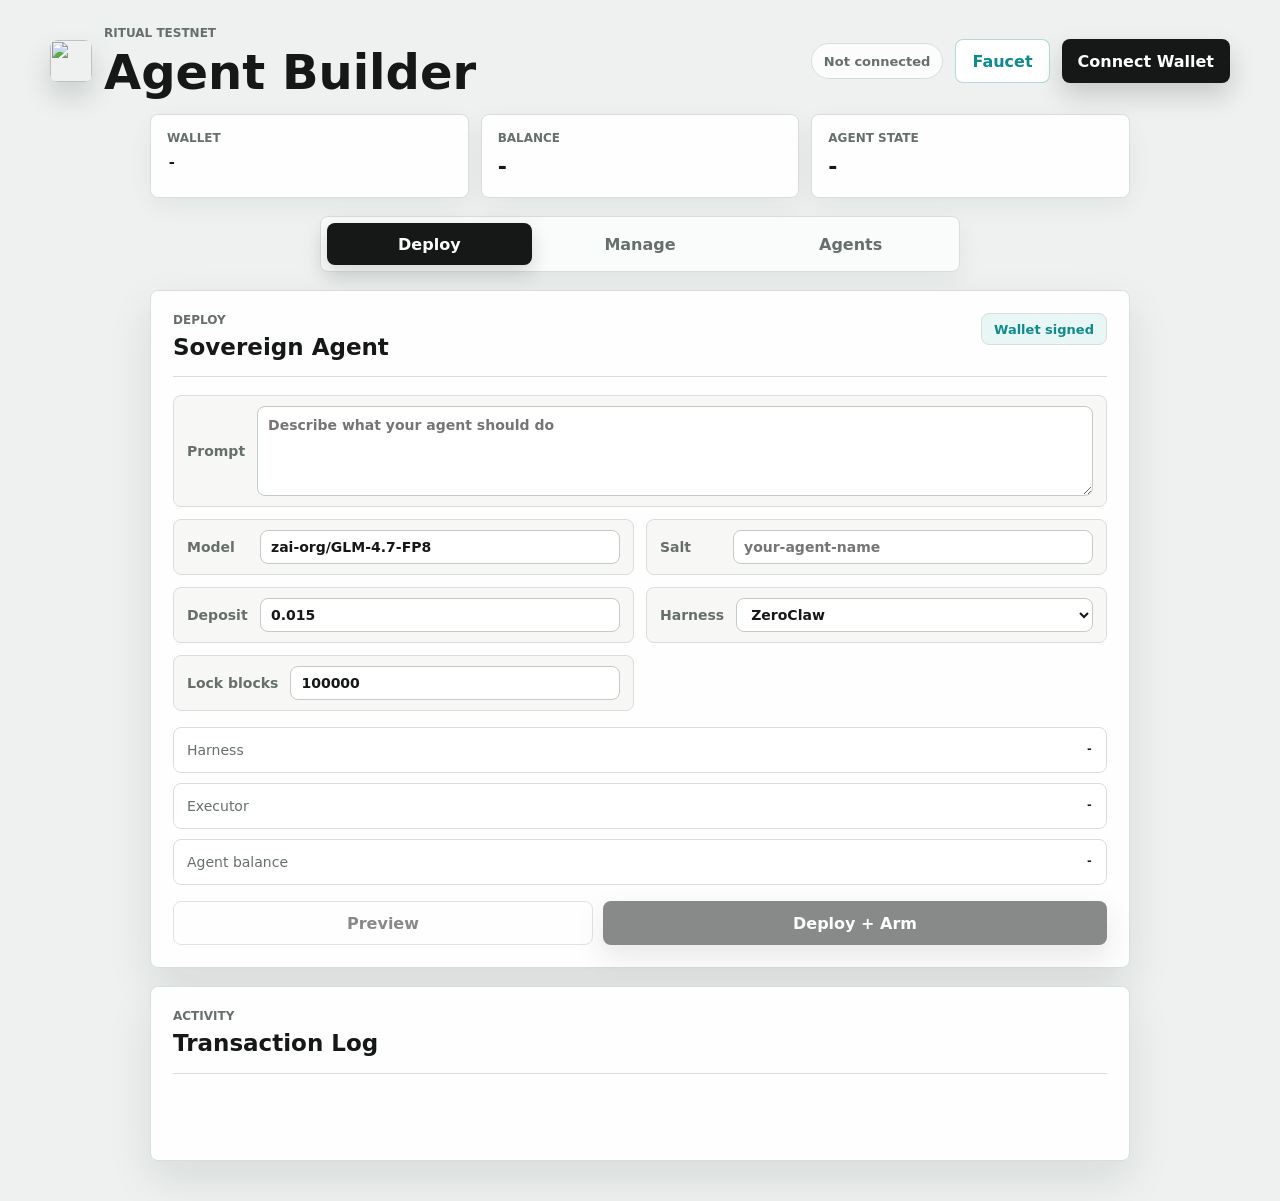
==== docs/index.html @ 4fb1a693 "Add direct agent lookup" ====
<!doctype html>
<html lang="en">
  <head>
    <meta charset="utf-8" />
    <meta name="viewport" content="width=device-width, initial-scale=1" />
    <title>Ritual Agent Builder</title>
    <link rel="icon" href="./assets/ritual-mark-1789d448.svg" />
    
    <script type="module" crossorigin src="./assets/index-0170c75e.js"></script>
    <link rel="stylesheet" href="./assets/index-fcf0b72c.css">
  </head>
  <body>
    <main class="app-shell">
      <section class="workspace" aria-label="Ritual agent builder">
        <header class="topbar">
          <div class="brand-row">
            <img class="brand-logo" src="./assets/ritual-mark-1789d448.svg" alt="" aria-hidden="true" />
            <div>
              <p class="eyebrow">Ritual testnet</p>
              <h1>Agent Builder</h1>
            </div>
          </div>
          <div class="wallet-actions">
            <span class="status-pill" id="networkStatus">Not connected</span>
            <a
              class="secondary-button faucet-button"
              href="https://faucet.ritualfoundation.org"
              target="_blank"
              rel="noreferrer"
            >
              Faucet
            </a>
            <div class="wallet-menu-wrap">
              <button class="primary-button wallet-button" id="connectButton" type="button">Connect Wallet</button>
              <div class="wallet-menu" id="walletMenu" hidden>
                <span class="wallet-menu-label">Connected wallet</span>
                <strong class="wallet-menu-address" id="walletMenuAddress">-</strong>
                <button class="menu-button" id="disconnectButton" type="button">Disconnect</button>
              </div>
            </div>
          </div>
        </header>

        <section class="status-grid" aria-label="Wallet and agent status">
          <div class="metric-panel">
            <span class="metric-label">Wallet</span>
            <strong class="metric-value address-value" id="walletAddress">-</strong>
          </div>
          <div class="metric-panel">
            <span class="metric-label">Balance</span>
            <strong class="metric-value" id="walletBalance">-</strong>
          </div>
          <div class="metric-panel">
            <span class="metric-label">Agent state</span>
            <strong class="metric-value" id="agentState">-</strong>
          </div>
        </section>

        <nav class="task-tabs" aria-label="Task sections">
          <button class="task-tab is-active" type="button" data-tool-tab="deploy">Deploy</button>
          <button class="task-tab" type="button" data-tool-tab="manage">Manage</button>
          <button class="task-tab" type="button" data-tool-tab="agents">Agents</button>
        </nav>

        <div class="tool-grid">
          <section class="tool-panel tool-view is-active" id="deployPanel" aria-labelledby="deployTitle" data-tool-panel="deploy">
            <div class="panel-heading">
              <div>
                <p class="eyebrow">Deploy</p>
                <h2 id="deployTitle">Sovereign Agent</h2>
              </div>
              <span class="chain-badge">Wallet signed</span>
            </div>

            <div class="form-grid">
              <label class="input-row wide-row" for="promptInput">
                <span>Prompt</span>
                <textarea id="promptInput" rows="4" placeholder="Describe what your agent should do"></textarea>
              </label>

              <label class="input-row" for="modelInput">
                <span>Model</span>
                <input id="modelInput" type="text" value="zai-org/GLM-4.7-FP8" />
              </label>

              <label class="input-row" for="saltInput">
                <span>Salt</span>
                <input id="saltInput" type="text" placeholder="your-agent-name" />
              </label>

              <label class="input-row" for="depositInput">
                <span>Deposit</span>
                <input id="depositInput" type="text" inputmode="decimal" value="0.015" />
              </label>

              <label class="input-row" for="cliTypeInput">
                <span>Harness</span>
                <select id="cliTypeInput">
                  <option value="6" selected>ZeroClaw</option>
                </select>
              </label>

              <label class="input-row" for="lockBlocksInput">
                <span>Lock blocks</span>
                <input id="lockBlocksInput" type="number" min="1" step="1" value="100000" />
              </label>
            </div>

            <div class="summary-grid" aria-label="Deployment preview">
              <div class="summary-line">
                <span>Harness</span>
                <strong id="harnessAddress">-</strong>
              </div>
              <div class="summary-line">
                <span>Executor</span>
                <strong id="executorAddress">-</strong>
              </div>
              <div class="summary-line">
                <span>Agent balance</span>
                <strong id="agentBalance">-</strong>
              </div>
            </div>

            <div class="action-row">
              <button class="secondary-button" id="previewButton" type="button">Preview</button>
              <button class="primary-button" id="deployButton" type="button">Deploy + Arm</button>
            </div>
          </section>

          <section class="tool-panel tool-view" id="managePanel" aria-labelledby="manageTitle" data-tool-panel="manage">
            <div class="panel-heading">
              <div>
                <p class="eyebrow">Manage</p>
                <h2 id="manageTitle">Agent Controls</h2>
              </div>
              <span class="chain-badge warning">Gas required</span>
            </div>

            <label class="input-row address-row" for="targetAgentInput">
              <span>Agent</span>
              <input id="targetAgentInput" type="text" placeholder="0x..." />
            </label>

            <label class="input-row" for="topupInput">
              <span>Top up</span>
              <input id="topupInput" type="text" inputmode="decimal" value="0.015" />
            </label>

            <div class="summary-grid" aria-label="Selected agent status">
              <div class="summary-line">
                <span>Configured</span>
                <strong id="configuredValue">-</strong>
              </div>
              <div class="summary-line">
                <span>Wake mode</span>
                <strong id="wakeModeValue">-</strong>
              </div>
              <div class="summary-line">
                <span>Lock until</span>
                <strong id="lockUntilValue">-</strong>
              </div>
            </div>

            <div class="action-grid">
              <button class="secondary-button" id="refreshTargetButton" type="button">Refresh</button>
              <button class="secondary-button" id="topupButton" type="button">Top Up</button>
              <button class="secondary-button" id="restartButton" type="button">Restart</button>
              <button class="danger-button" id="stopButton" type="button">Stop</button>
            </div>
          </section>

          <section class="tool-panel tool-view" id="agentsPanel" aria-labelledby="agentsTitle" data-tool-panel="agents">
            <div class="panel-heading">
              <div>
                <p class="eyebrow">Agents</p>
                <h2 id="agentsTitle">Wallet Deployments</h2>
              </div>
            </div>

            <div class="agent-tools">
              <label class="input-row" for="scanSaltInput">
                <span>Scan salt</span>
                <input id="scanSaltInput" type="text" placeholder="your-agent-name" />
              </label>

              <label class="input-row" for="agentLookupInput">
                <span>Agent address</span>
                <input id="agentLookupInput" type="text" placeholder="0x..." />
              </label>
            </div>

            <div class="agent-actions">
              <button class="secondary-button" id="scanButton" type="button">Scan by Salt</button>
              <button class="primary-button" id="lookupAgentButton" type="button">Check Address</button>
            </div>

            <div class="agent-list" id="agentsList" aria-live="polite"></div>
          </section>
        </div>

        <section class="activity-panel" aria-labelledby="activityTitle">
          <div class="panel-heading activity-heading">
            <div>
              <p class="eyebrow">Activity</p>
              <h2 id="activityTitle">Transaction Log</h2>
            </div>
          </div>
          <div class="activity-list" id="activityLog" aria-live="polite"></div>
        </section>
      </section>
    </main>

    
  </body>
</html>
---- docs/assets/index-fcf0b72c.css ----
:root{color-scheme:light;--bg: #eef1f0;--surface: #ffffff;--surface-soft: #f7f8f6;--ink: #151817;--muted: #66706b;--line: #d8dfda;--line-strong: #c2ccc6;--accent: #e5484d;--accent-strong: #b72f35;--accent-soft: #fff0ef;--teal: #0f8b8d;--teal-soft: #e8f6f5;--amber: #9b6500;--amber-soft: #fff3d8;--shadow: 0 18px 44px rgba(22, 28, 25, .1);--shadow-soft: 0 8px 24px rgba(22, 28, 25, .06)}*{box-sizing:border-box}html{min-height:100%}body{min-height:100vh;margin:0;background:var(--bg);color:var(--ink);font-family:Inter,ui-sans-serif,system-ui,-apple-system,BlinkMacSystemFont,Segoe UI,sans-serif}button,input,select,textarea{font:inherit}button{border:0;cursor:pointer}button:disabled{cursor:not-allowed;opacity:.5}.app-shell{width:min(1180px,calc(100% - 32px));min-height:100vh;margin:0 auto;padding:26px 0 40px}.workspace{min-width:0}.topbar{display:flex;align-items:center;justify-content:space-between;gap:18px;margin-bottom:18px}.brand-row,.wallet-actions{display:flex;align-items:center;gap:12px;min-width:0}.brand-logo{display:block;width:42px;height:42px;border-radius:8px;box-shadow:0 14px 28px #15181729}h1,h2,.panel-heading h2{margin:0;letter-spacing:0}h1{font-size:clamp(30px,4vw,48px);line-height:1}.panel-heading h2{font-size:23px;line-height:1.1}.eyebrow{margin:0 0 8px;color:var(--muted);font-size:12px;font-weight:850;letter-spacing:0;text-transform:uppercase}.wallet-menu-wrap{position:relative;min-width:0}.wallet-menu[hidden]{display:none}.wallet-menu{position:absolute;top:calc(100% + 8px);right:0;z-index:20;display:grid;width:min(320px,calc(100vw - 32px));gap:8px;padding:12px;border:1px solid var(--line);border-radius:8px;background:#fff;box-shadow:var(--shadow);opacity:0;pointer-events:none;transform:translateY(-4px);transition:opacity .12s ease,transform .12s ease}.wallet-menu-wrap:hover .wallet-menu,.wallet-menu-wrap:focus-within .wallet-menu{opacity:1;pointer-events:auto;transform:translateY(0)}.wallet-menu-label{color:var(--muted);font-size:12px;font-weight:850;letter-spacing:0;text-transform:uppercase}.wallet-menu-address{overflow:hidden;padding:9px 10px;border:1px solid var(--line);border-radius:8px;background:var(--surface-soft);font-family:ui-monospace,SFMono-Regular,Consolas,Liberation Mono,monospace;font-size:12px;text-overflow:ellipsis;white-space:nowrap}.menu-button{min-height:38px;border:1px solid var(--line-strong);border-radius:8px;background:#fff;color:var(--ink);font-weight:850}.menu-button:hover{background:var(--surface-soft)}.status-pill,.chain-badge{display:inline-flex;align-items:center;min-height:36px;padding:0 12px;border:1px solid var(--line);border-radius:999px;background:rgba(255,255,255,.82);color:var(--muted);font-size:13px;font-weight:800;white-space:nowrap}.status-pill.is-ready{border-color:#0f8b8d57;background:var(--teal-soft);color:var(--teal)}.chain-badge{min-height:32px;border-radius:8px;background:var(--teal-soft);color:var(--teal)}.chain-badge.warning{border-color:#f0d28f;background:var(--amber-soft);color:var(--amber)}.primary-button,.secondary-button,.danger-button,.faucet-button{display:inline-flex;align-items:center;justify-content:center;min-height:44px;padding:0 16px;border-radius:8px;font-weight:850;letter-spacing:0;text-align:center;transition:transform .12s ease,background .12s ease,border-color .12s ease,box-shadow .12s ease}.primary-button{background:var(--ink);color:#fff;box-shadow:0 12px 26px #1518172e}.primary-button:hover:not(:disabled),.secondary-button:hover:not(:disabled),.danger-button:hover:not(:disabled){transform:translateY(-1px)}.wallet-button.is-connected{min-width:150px}.secondary-button{border:1px solid var(--line-strong);background:var(--surface);color:var(--ink)}.secondary-button:hover:not(:disabled),.faucet-button:hover{border-color:#aeb8b2;background:var(--surface-soft)}.faucet-button{border:1px solid rgba(15,139,141,.32);background:#fff;color:var(--teal);text-decoration:none}.danger-button{border:1px solid rgba(229,72,77,.38);background:var(--accent-soft);color:var(--accent-strong)}.danger-button:hover:not(:disabled){border-color:#e5484d94}.compact-button{min-height:36px}.status-grid{display:grid;grid-template-columns:repeat(3,minmax(0,1fr));gap:12px;max-width:980px;margin:0 auto 18px}.metric-panel,.tool-panel,.activity-panel{border:1px solid var(--line);border-radius:8px;background:rgba(255,255,255,.94);box-shadow:var(--shadow-soft)}.metric-panel{min-width:0;padding:16px}.metric-label{display:block;margin-bottom:8px;color:var(--muted);font-size:12px;font-weight:850;letter-spacing:0;text-transform:uppercase}.metric-value{display:block;min-height:28px;overflow:hidden;color:var(--ink);font-size:22px;line-height:1.25;text-overflow:ellipsis;white-space:nowrap}.address-value{font-family:ui-monospace,SFMono-Regular,Consolas,Liberation Mono,monospace;font-size:16px}.task-tabs{display:grid;grid-template-columns:repeat(3,minmax(0,1fr));gap:6px;width:min(640px,100%);margin:0 auto 18px;padding:6px;border:1px solid var(--line);border-radius:8px;background:rgba(255,255,255,.72);box-shadow:var(--shadow-soft)}.task-tab{min-height:42px;border-radius:8px;background:transparent;color:var(--muted);font-weight:850}.task-tab.is-active{background:var(--ink);color:#fff;box-shadow:0 8px 20px #15181729}.tool-grid{max-width:980px;margin:0 auto}.tool-panel,.activity-panel{min-width:0;padding:22px;box-shadow:var(--shadow)}.tool-view{display:none}.tool-view.is-active{display:block}.panel-heading{display:flex;align-items:flex-start;justify-content:space-between;gap:14px;margin-bottom:18px;padding-bottom:16px;border-bottom:1px solid var(--line)}.form-grid{display:grid;grid-template-columns:repeat(2,minmax(0,1fr));gap:12px}.input-row{display:flex;align-items:center;justify-content:space-between;gap:12px;min-height:52px;padding:10px 13px;border:1px solid var(--line);border-radius:8px;background:var(--surface-soft);color:var(--muted);font-size:14px;font-weight:750}.wide-row,.address-row{grid-column:1 / -1}.input-row span{flex:0 0 auto}.input-row input,.input-row select,.input-row textarea{min-width:0;width:min(100%,360px);border:1px solid var(--line-strong);border-radius:8px;background:#fff;color:var(--ink);font-weight:600}.input-row input,.input-row select{min-height:34px;padding:0 10px}.input-row textarea{width:100%;min-height:90px;padding:10px;resize:vertical}.summary-grid{display:grid;gap:10px;margin:16px 0}.summary-line{display:flex;align-items:center;justify-content:space-between;gap:12px;min-height:46px;padding:0 13px;border:1px solid var(--line);border-radius:8px;background:#fff;color:var(--muted);font-size:14px}.summary-line strong{min-width:0;overflow:hidden;color:var(--ink);font-family:ui-monospace,SFMono-Regular,Consolas,Liberation Mono,monospace;font-size:12px;text-align:right;text-overflow:ellipsis;white-space:nowrap}.action-row,.action-grid{display:grid;gap:10px}.action-row{grid-template-columns:1fr 1.2fr}.action-grid{grid-template-columns:repeat(4,minmax(0,1fr))}.agent-tools,.agent-actions{display:grid;gap:10px;margin-bottom:12px}.agent-tools{grid-template-columns:repeat(2,minmax(0,1fr))}.agent-tools .input-row{margin:0}.agent-actions{grid-template-columns:repeat(2,minmax(0,1fr))}.agent-list{display:grid;gap:8px}.agent-row{display:grid;grid-template-columns:minmax(100px,.75fr) minmax(220px,1.6fr) minmax(86px,.5fr) minmax(110px,.6fr);gap:10px;align-items:center;width:100%;min-height:56px;padding:11px;border:1px solid var(--line);border-radius:8px;background:var(--surface-soft);color:var(--ink);text-align:left}.agent-row:hover{border-color:var(--line-strong);background:#fff}.agent-row strong,.agent-row span{min-width:0;overflow:hidden;text-overflow:ellipsis;white-space:nowrap}.agent-row span{color:var(--muted);font-family:ui-monospace,SFMono-Regular,Consolas,Liberation Mono,monospace;font-size:12px}.empty-state{min-height:80px;display:grid;place-items:center;border:1px dashed var(--line-strong);border-radius:8px;color:var(--muted);font-weight:800}.activity-panel{max-width:980px;margin:18px auto 0}.activity-heading{margin-bottom:12px}.activity-list{display:grid;gap:8px;min-height:52px;max-height:320px;overflow:auto}.activity-item{display:grid;gap:4px;padding:11px;border:1px solid var(--line);border-radius:8px;background:var(--surface-soft)}.activity-item strong,.activity-item a,.activity-item span{min-width:0;overflow:hidden;text-overflow:ellipsis;white-space:nowrap}.activity-item strong{font-size:13px}.activity-item a,.activity-item span{color:var(--muted);font-family:ui-monospace,SFMono-Regular,Consolas,Liberation Mono,monospace;font-size:12px}@media (max-width: 820px){.status-grid,.form-grid,.action-grid,.agent-tools,.agent-actions,.agent-row{grid-template-columns:1fr}.agent-row{gap:4px}}@media (max-width: 700px){.app-shell{width:min(100% - 20px,680px);padding:12px 0 28px}.topbar,.wallet-actions,.panel-heading,.input-row,.summary-line{align-items:stretch;flex-direction:column}.brand-row{align-items:flex-start}.wallet-actions,.wallet-actions .primary-button,.wallet-actions .faucet-button,.wallet-actions .status-pill{width:100%}.wallet-actions .primary-button,.wallet-actions .faucet-button,.wallet-actions .status-pill{justify-content:center}.wallet-menu-wrap{width:100%}.wallet-menu{right:auto;left:0;width:100%}.task-tabs,.action-row{grid-template-columns:1fr}.tool-panel,.activity-panel{padding:16px}.input-row input,.input-row select,.input-row textarea{width:100%}.summary-line strong{text-align:left}}
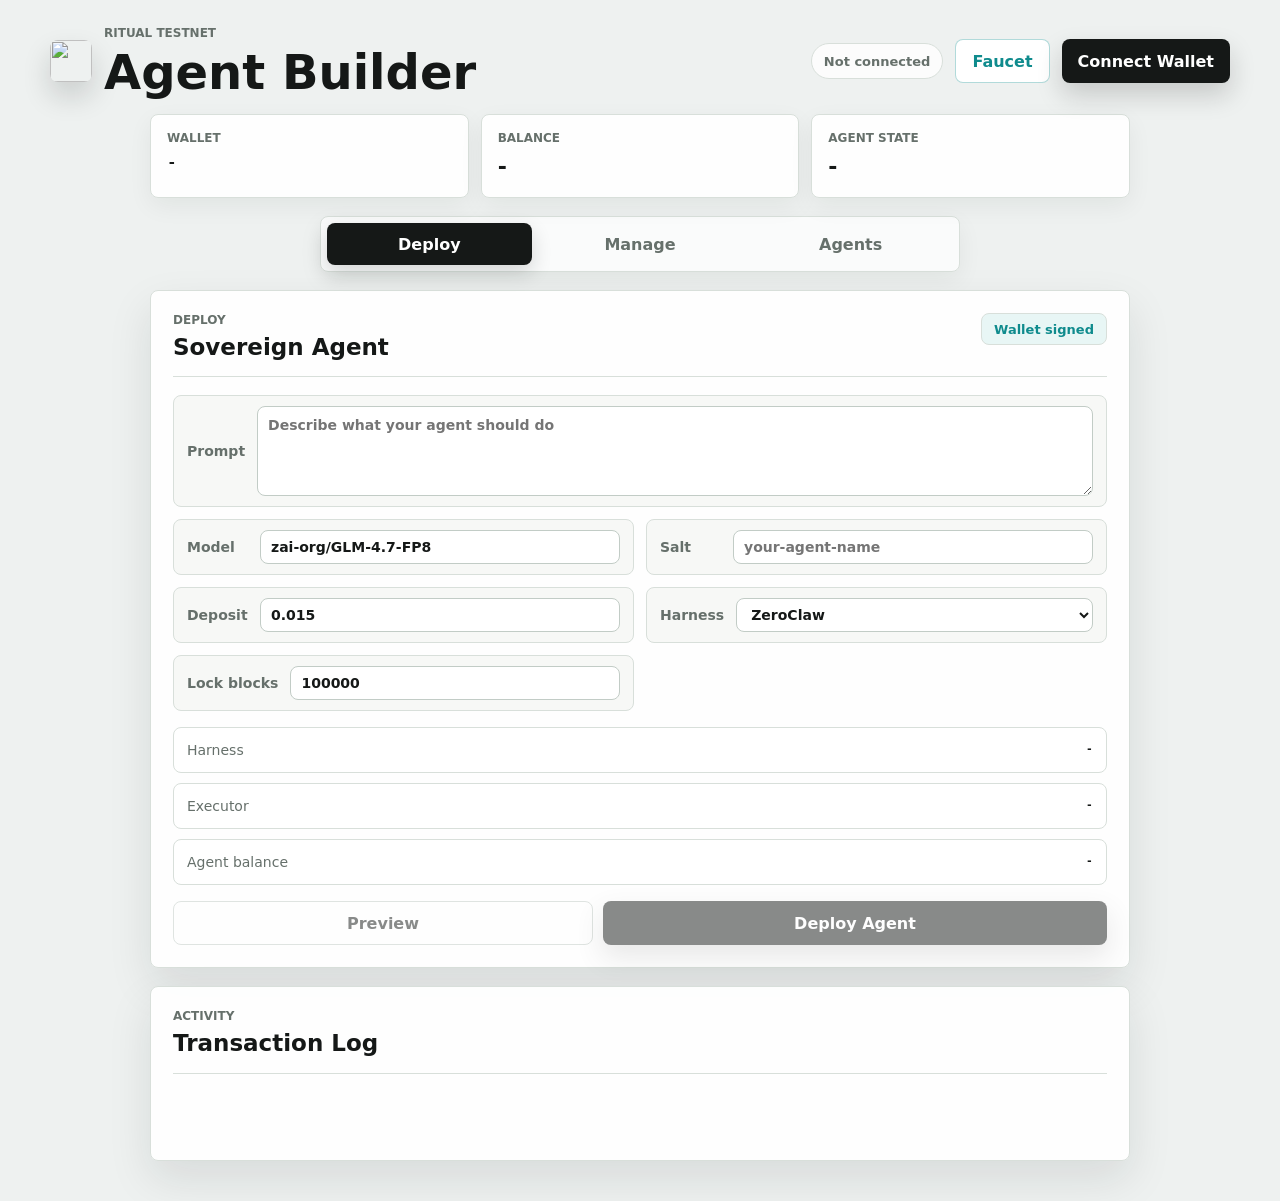
==== commit 5b03dce9: "Remove failing arm step from deploy flow" ====
--- a/docs/index.html
+++ b/docs/index.html
@@ -6,7 +6,7 @@
     <title>Ritual Agent Builder</title>
     <link rel="icon" href="./assets/ritual-mark-1789d448.svg" />
     
-    <script type="module" crossorigin src="./assets/index-0170c75e.js"></script>
+    <script type="module" crossorigin src="./assets/index-3f6ea947.js"></script>
     <link rel="stylesheet" href="./assets/index-fcf0b72c.css">
   </head>
   <body>
@@ -123,7 +123,7 @@
 
             <div class="action-row">
               <button class="secondary-button" id="previewButton" type="button">Preview</button>
-              <button class="primary-button" id="deployButton" type="button">Deploy + Arm</button>
+              <button class="primary-button" id="deployButton" type="button">Deploy Agent</button>
             </div>
           </section>
 
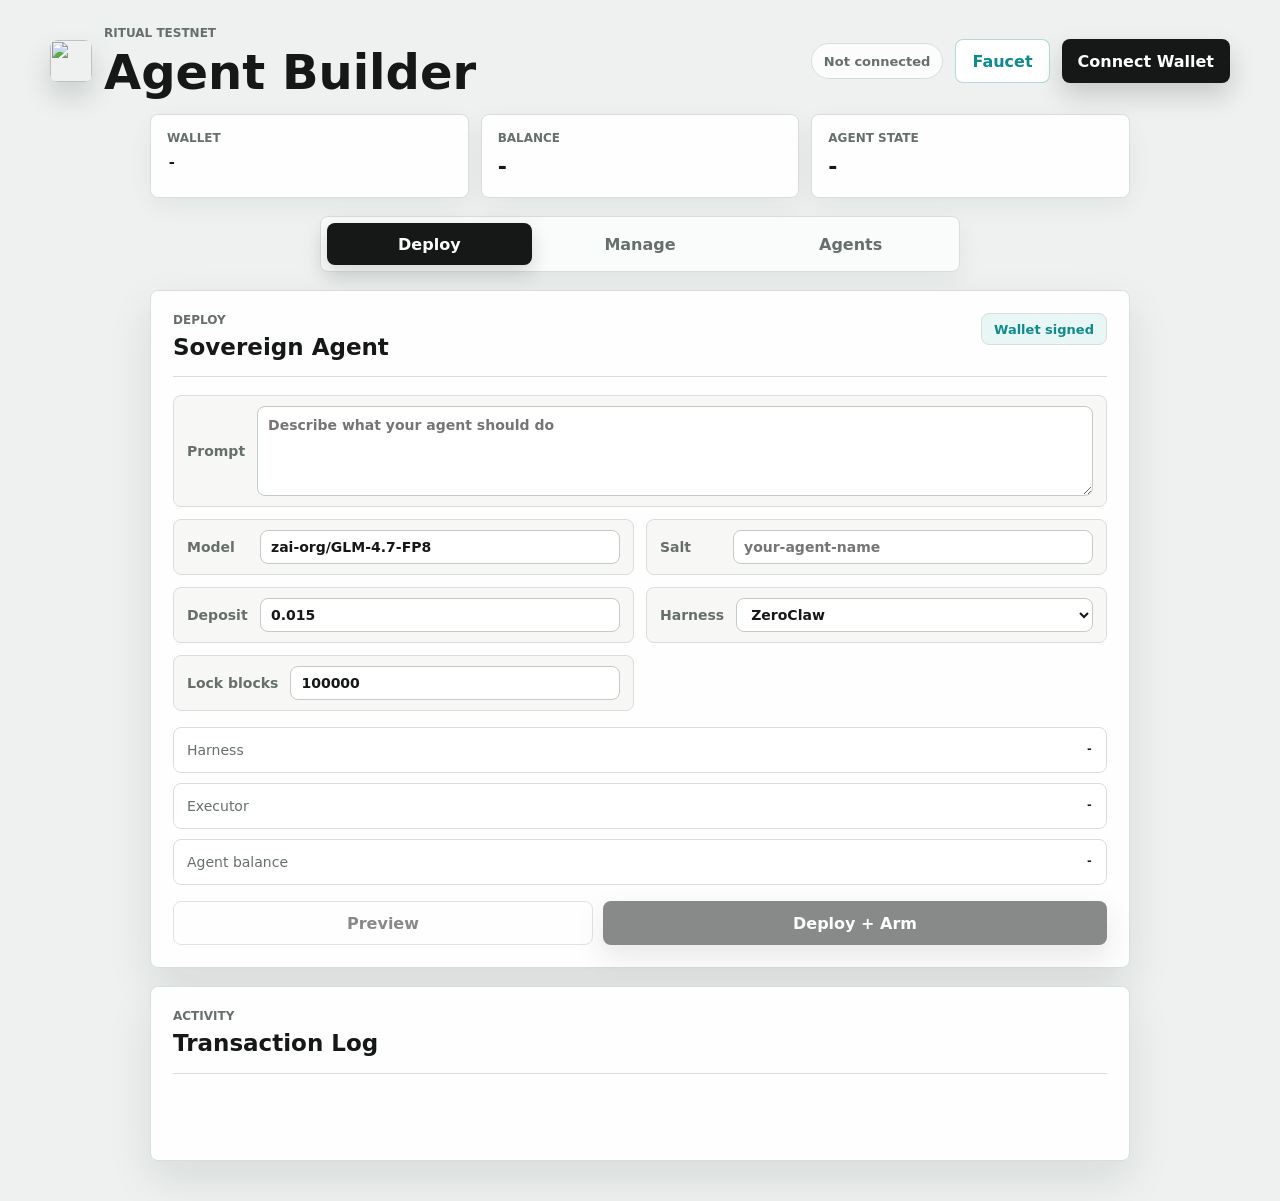
==== commit bea11186: "Revert "Remove failing arm step from deploy flow" This reverts commit 5b03dce93e1c592e016cdd6ce68f22" ====
--- a/docs/index.html
+++ b/docs/index.html
@@ -6,7 +6,7 @@
     <title>Ritual Agent Builder</title>
     <link rel="icon" href="./assets/ritual-mark-1789d448.svg" />
     
-    <script type="module" crossorigin src="./assets/index-3f6ea947.js"></script>
+    <script type="module" crossorigin src="./assets/index-d35bb88a.js"></script>
     <link rel="stylesheet" href="./assets/index-fcf0b72c.css">
   </head>
   <body>
@@ -123,7 +123,7 @@
 
             <div class="action-row">
               <button class="secondary-button" id="previewButton" type="button">Preview</button>
-              <button class="primary-button" id="deployButton" type="button">Deploy Agent</button>
+              <button class="primary-button" id="deployButton" type="button">Deploy + Arm</button>
             </div>
           </section>
 
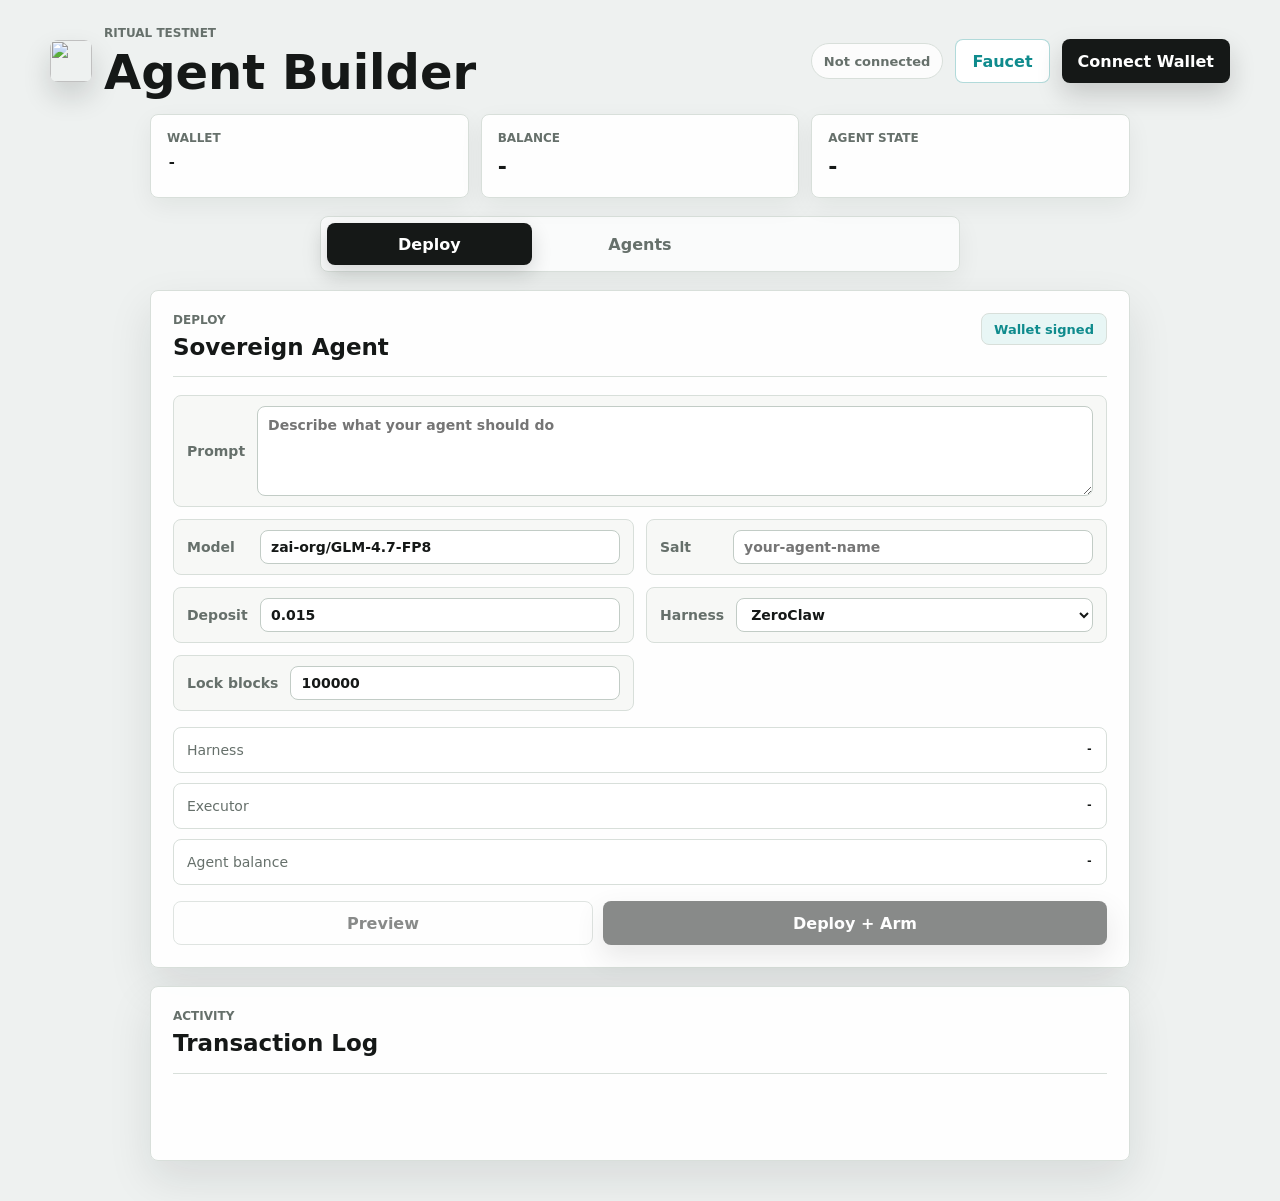
==== commit b13b05df: "Simplify agents explorer flow" ====
--- a/docs/index.html
+++ b/docs/index.html
@@ -6,8 +6,8 @@
     <title>Ritual Agent Builder</title>
     <link rel="icon" href="./assets/ritual-mark-1789d448.svg" />
     
-    <script type="module" crossorigin src="./assets/index-d35bb88a.js"></script>
-    <link rel="stylesheet" href="./assets/index-fcf0b72c.css">
+    <script type="module" crossorigin src="./assets/index-b1124dc4.js"></script>
+    <link rel="stylesheet" href="./assets/index-8eb7fbfc.css">
   </head>
   <body>
     <main class="app-shell">
@@ -58,7 +58,6 @@
 
         <nav class="task-tabs" aria-label="Task sections">
           <button class="task-tab is-active" type="button" data-tool-tab="deploy">Deploy</button>
-          <button class="task-tab" type="button" data-tool-tab="manage">Manage</button>
           <button class="task-tab" type="button" data-tool-tab="agents">Agents</button>
         </nav>
 
@@ -90,7 +89,7 @@
 
               <label class="input-row" for="depositInput">
                 <span>Deposit</span>
-                <input id="depositInput" type="text" inputmode="decimal" value="0.015" />
+                <input id="depositInput" type="number" inputmode="decimal" min="0.015" step="0.001" value="0.015" />
               </label>
 
               <label class="input-row" for="cliTypeInput">
@@ -191,8 +190,10 @@
 
             <div class="agent-actions">
               <button class="secondary-button" id="scanButton" type="button">Scan by Salt</button>
-              <button class="primary-button" id="lookupAgentButton" type="button">Check Address</button>
-            </div>
+              <button class="primary-button" id="lookupAgentButton" type="button">Open Explorer</button>
+            </div>
+
+            <p class="panel-note">Tap a row to open that agent in the Ritual explorer.</p>
 
             <div class="agent-list" id="agentsList" aria-live="polite"></div>
           </section>
--- a/docs/assets/index-8eb7fbfc.css
+++ b/docs/assets/index-8eb7fbfc.css
@@ -0,0 +1 @@
+:root{color-scheme:light;--bg: #eef1f0;--surface: #ffffff;--surface-soft: #f7f8f6;--ink: #151817;--muted: #66706b;--line: #d8dfda;--line-strong: #c2ccc6;--accent: #e5484d;--accent-strong: #b72f35;--accent-soft: #fff0ef;--teal: #0f8b8d;--teal-soft: #e8f6f5;--amber: #9b6500;--amber-soft: #fff3d8;--shadow: 0 18px 44px rgba(22, 28, 25, .1);--shadow-soft: 0 8px 24px rgba(22, 28, 25, .06)}*{box-sizing:border-box}html{min-height:100%}body{min-height:100vh;margin:0;background:var(--bg);color:var(--ink);font-family:Inter,ui-sans-serif,system-ui,-apple-system,BlinkMacSystemFont,Segoe UI,sans-serif}button,input,select,textarea{font:inherit}button{border:0;cursor:pointer}button:disabled{cursor:not-allowed;opacity:.5}.app-shell{width:min(1180px,calc(100% - 32px));min-height:100vh;margin:0 auto;padding:26px 0 40px}.workspace{min-width:0}.topbar{display:flex;align-items:center;justify-content:space-between;gap:18px;margin-bottom:18px}.brand-row,.wallet-actions{display:flex;align-items:center;gap:12px;min-width:0}.brand-logo{display:block;width:42px;height:42px;border-radius:8px;box-shadow:0 14px 28px #15181729}h1,h2,.panel-heading h2{margin:0;letter-spacing:0}h1{font-size:clamp(30px,4vw,48px);line-height:1}.panel-heading h2{font-size:23px;line-height:1.1}.eyebrow{margin:0 0 8px;color:var(--muted);font-size:12px;font-weight:850;letter-spacing:0;text-transform:uppercase}.wallet-menu-wrap{position:relative;min-width:0}.wallet-menu[hidden]{display:none}.wallet-menu{position:absolute;top:calc(100% + 8px);right:0;z-index:20;display:grid;width:min(320px,calc(100vw - 32px));gap:8px;padding:12px;border:1px solid var(--line);border-radius:8px;background:#fff;box-shadow:var(--shadow);opacity:0;pointer-events:none;transform:translateY(-4px);transition:opacity .12s ease,transform .12s ease}.wallet-menu-wrap:hover .wallet-menu,.wallet-menu-wrap:focus-within .wallet-menu{opacity:1;pointer-events:auto;transform:translateY(0)}.wallet-menu-label{color:var(--muted);font-size:12px;font-weight:850;letter-spacing:0;text-transform:uppercase}.wallet-menu-address{overflow:hidden;padding:9px 10px;border:1px solid var(--line);border-radius:8px;background:var(--surface-soft);font-family:ui-monospace,SFMono-Regular,Consolas,Liberation Mono,monospace;font-size:12px;text-overflow:ellipsis;white-space:nowrap}.menu-button{min-height:38px;border:1px solid var(--line-strong);border-radius:8px;background:#fff;color:var(--ink);font-weight:850}.menu-button:hover{background:var(--surface-soft)}.status-pill,.chain-badge{display:inline-flex;align-items:center;min-height:36px;padding:0 12px;border:1px solid var(--line);border-radius:999px;background:rgba(255,255,255,.82);color:var(--muted);font-size:13px;font-weight:800;white-space:nowrap}.status-pill.is-ready{border-color:#0f8b8d57;background:var(--teal-soft);color:var(--teal)}.chain-badge{min-height:32px;border-radius:8px;background:var(--teal-soft);color:var(--teal)}.chain-badge.warning{border-color:#f0d28f;background:var(--amber-soft);color:var(--amber)}.primary-button,.secondary-button,.danger-button,.faucet-button{display:inline-flex;align-items:center;justify-content:center;min-height:44px;padding:0 16px;border-radius:8px;font-weight:850;letter-spacing:0;text-align:center;transition:transform .12s ease,background .12s ease,border-color .12s ease,box-shadow .12s ease}.primary-button{background:var(--ink);color:#fff;box-shadow:0 12px 26px #1518172e}.primary-button:hover:not(:disabled),.secondary-button:hover:not(:disabled),.danger-button:hover:not(:disabled){transform:translateY(-1px)}.wallet-button.is-connected{min-width:150px}.secondary-button{border:1px solid var(--line-strong);background:var(--surface);color:var(--ink)}.secondary-button:hover:not(:disabled),.faucet-button:hover{border-color:#aeb8b2;background:var(--surface-soft)}.faucet-button{border:1px solid rgba(15,139,141,.32);background:#fff;color:var(--teal);text-decoration:none}.danger-button{border:1px solid rgba(229,72,77,.38);background:var(--accent-soft);color:var(--accent-strong)}.danger-button:hover:not(:disabled){border-color:#e5484d94}.compact-button{min-height:36px}.status-grid{display:grid;grid-template-columns:repeat(3,minmax(0,1fr));gap:12px;max-width:980px;margin:0 auto 18px}.metric-panel,.tool-panel,.activity-panel{border:1px solid var(--line);border-radius:8px;background:rgba(255,255,255,.94);box-shadow:var(--shadow-soft)}.metric-panel{min-width:0;padding:16px}.metric-label{display:block;margin-bottom:8px;color:var(--muted);font-size:12px;font-weight:850;letter-spacing:0;text-transform:uppercase}.metric-value{display:block;min-height:28px;overflow:hidden;color:var(--ink);font-size:22px;line-height:1.25;text-overflow:ellipsis;white-space:nowrap}.address-value{font-family:ui-monospace,SFMono-Regular,Consolas,Liberation Mono,monospace;font-size:16px}.task-tabs{display:grid;grid-template-columns:repeat(3,minmax(0,1fr));gap:6px;width:min(640px,100%);margin:0 auto 18px;padding:6px;border:1px solid var(--line);border-radius:8px;background:rgba(255,255,255,.72);box-shadow:var(--shadow-soft)}.task-tab{min-height:42px;border-radius:8px;background:transparent;color:var(--muted);font-weight:850}.task-tab.is-active{background:var(--ink);color:#fff;box-shadow:0 8px 20px #15181729}.tool-grid{max-width:980px;margin:0 auto}.tool-panel,.activity-panel{min-width:0;padding:22px;box-shadow:var(--shadow)}.tool-view{display:none}.tool-view.is-active{display:block}.panel-heading{display:flex;align-items:flex-start;justify-content:space-between;gap:14px;margin-bottom:18px;padding-bottom:16px;border-bottom:1px solid var(--line)}.form-grid{display:grid;grid-template-columns:repeat(2,minmax(0,1fr));gap:12px}.input-row{display:flex;align-items:center;justify-content:space-between;gap:12px;min-height:52px;padding:10px 13px;border:1px solid var(--line);border-radius:8px;background:var(--surface-soft);color:var(--muted);font-size:14px;font-weight:750}.wide-row,.address-row{grid-column:1 / -1}.input-row span{flex:0 0 auto}.input-row input,.input-row select,.input-row textarea{min-width:0;width:min(100%,360px);border:1px solid var(--line-strong);border-radius:8px;background:#fff;color:var(--ink);font-weight:600}.input-row input,.input-row select{min-height:34px;padding:0 10px}.input-row textarea{width:100%;min-height:90px;padding:10px;resize:vertical}.summary-grid{display:grid;gap:10px;margin:16px 0}.summary-line{display:flex;align-items:center;justify-content:space-between;gap:12px;min-height:46px;padding:0 13px;border:1px solid var(--line);border-radius:8px;background:#fff;color:var(--muted);font-size:14px}.summary-line strong{min-width:0;overflow:hidden;color:var(--ink);font-family:ui-monospace,SFMono-Regular,Consolas,Liberation Mono,monospace;font-size:12px;text-align:right;text-overflow:ellipsis;white-space:nowrap}.action-row,.action-grid{display:grid;gap:10px}.action-row{grid-template-columns:1fr 1.2fr}.action-grid{grid-template-columns:repeat(4,minmax(0,1fr))}.agent-tools,.agent-actions{display:grid;gap:10px;margin-bottom:12px}.agent-tools{grid-template-columns:repeat(2,minmax(0,1fr))}.agent-tools .input-row{margin:0}.agent-actions{grid-template-columns:repeat(2,minmax(0,1fr))}.panel-note{margin:-2px 0 12px;color:var(--muted);font-size:13px;line-height:1.4}.agent-list{display:grid;gap:8px}.agent-row{display:grid;grid-template-columns:minmax(100px,.75fr) minmax(220px,1.6fr) minmax(86px,.5fr) minmax(110px,.6fr);gap:10px;align-items:center;width:100%;min-height:56px;padding:11px;border:1px solid var(--line);border-radius:8px;background:var(--surface-soft);color:var(--ink);text-align:left;cursor:pointer}.agent-row:hover{border-color:var(--line-strong);background:#fff}.agent-row strong,.agent-row span{min-width:0;overflow:hidden;text-overflow:ellipsis;white-space:nowrap}.agent-row span{color:var(--muted);font-family:ui-monospace,SFMono-Regular,Consolas,Liberation Mono,monospace;font-size:12px}.empty-state{min-height:80px;display:grid;place-items:center;border:1px dashed var(--line-strong);border-radius:8px;color:var(--muted);font-weight:800}.activity-panel{max-width:980px;margin:18px auto 0}.activity-heading{margin-bottom:12px}.activity-list{display:grid;gap:8px;min-height:52px;max-height:320px;overflow:auto}.activity-item{display:grid;gap:4px;padding:11px;border:1px solid var(--line);border-radius:8px;background:var(--surface-soft)}.activity-item strong,.activity-item a,.activity-item span{min-width:0;overflow:hidden;text-overflow:ellipsis;white-space:nowrap}.activity-item strong{font-size:13px}.activity-item a,.activity-item span{color:var(--muted);font-family:ui-monospace,SFMono-Regular,Consolas,Liberation Mono,monospace;font-size:12px}@media (max-width: 820px){.status-grid,.form-grid,.action-grid,.agent-tools,.agent-actions,.agent-row{grid-template-columns:1fr}.agent-row{gap:4px}}@media (max-width: 700px){.app-shell{width:min(100% - 20px,680px);padding:12px 0 28px}.topbar,.wallet-actions,.panel-heading,.input-row,.summary-line{align-items:stretch;flex-direction:column}.brand-row{align-items:flex-start}.wallet-actions,.wallet-actions .primary-button,.wallet-actions .faucet-button,.wallet-actions .status-pill{width:100%}.wallet-actions .primary-button,.wallet-actions .faucet-button,.wallet-actions .status-pill{justify-content:center}.wallet-menu-wrap{width:100%}.wallet-menu{right:auto;left:0;width:100%}.task-tabs,.action-row{grid-template-columns:1fr}.tool-panel,.activity-panel{padding:16px}.input-row input,.input-row select,.input-row textarea{width:100%}.summary-line strong{text-align:left}}
